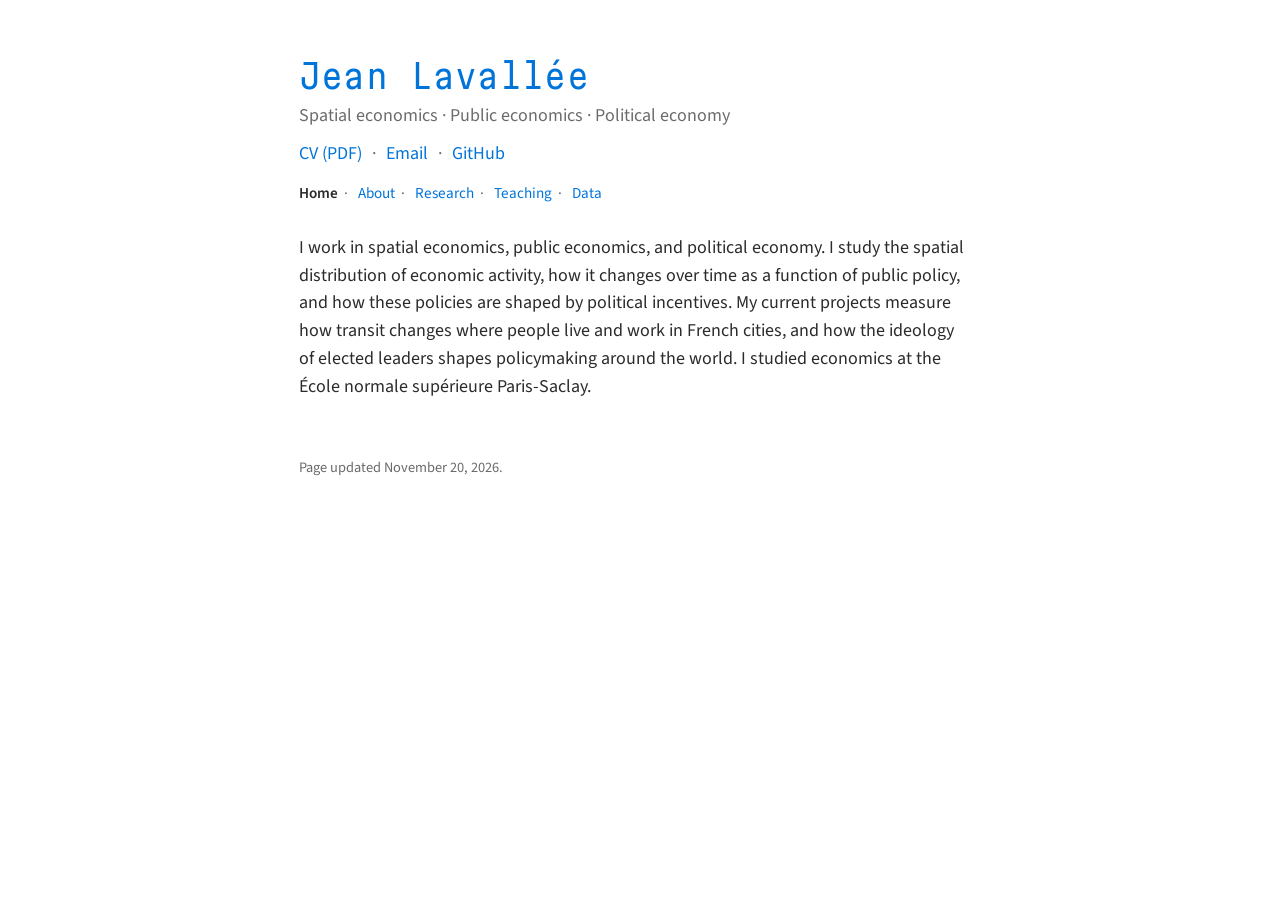
==== index.html @ b47c87c1 "creating the personal website" ====
<!doctype html>
<html lang="en">
<head>
<meta charset="utf-8">
<meta name="viewport" content="width=device-width, initial-scale=1">
<title>Jean Lavallée</title>
<meta name="description" content="Jean Lavallée: research in spatial economics, public economics and political economy.">
<meta name="author" content="Jean Lavallée">
<meta name="color-scheme" content="light">
<link rel="canonical" href="https://jeanlavallee.github.io/">
<meta property="og:type" content="profile">
<meta property="og:title" content="Jean Lavallée">
<meta property="og:description" content="Research in spatial economics, public economics and political economy.">
<meta property="og:url" content="https://jeanlavallee.github.io/">
<link rel="icon" href="data:image/svg+xml,%3Csvg xmlns='http://www.w3.org/2000/svg' viewBox='0 0 32 32'%3E%3Crect width='32' height='32' rx='6' fill='%230074D9'/%3E%3Ctext x='16' y='22' font-family='Arial,sans-serif' font-size='15' font-weight='bold' fill='white' text-anchor='middle'%3EJL%3C/text%3E%3C/svg%3E">
<script type="application/ld+json">
{"@context": "https://schema.org", "@type": "Person", "name": "Jean Lavallée",
 "url": "https://jeanlavallee.github.io/", "email": "mailto:jean.lavallee@ens-paris-saclay.fr",
 "knowsAbout": ["Spatial economics", "Public economics", "Political economy"],
 "sameAs": ["https://github.com/jeanlavallee"]}
</script>
<!-- Hand-written static site (three pages: index.html, research.html, about.html), no framework,
     no tracker, no external request. Shared styles in style.css. Light mode only. -->
<link rel="stylesheet" href="style.css">
</head>
<body>
<main>

<header>
  <h1>Jean Lavallée</h1>
  <p class="fields">Spatial economics · Public economics · Political economy</p>
  <p class="links">
    <a href="files/cv.pdf">CV (PDF)</a>
    <a href="mailto:jean.lavallee@ens-paris-saclay.fr">Email</a>
    <a href="https://github.com/jeanlavallee">GitHub</a>
  </p>
  <nav class="nav" aria-label="Site"><a href="index.html" aria-current="page">Home</a><a href="about.html">About</a><a href="research.html">Research</a><a href="teaching.html">Teaching</a><a href="data.html">Data</a></nav>
</header>

<section class="bio" aria-label="Biography">
  <p>I work in spatial economics, public economics, and political economy. I study the spatial distribution of economic activity, how it changes over time as a function of public policy, and how these policies are shaped by political incentives. My current projects measure how transit changes where people live and work in French cities, and how the ideology of elected leaders shapes policymaking around the world. I studied economics at the École normale supérieure Paris-Saclay.</p>
</section>

<footer>
  <p>Page updated November 20, 2026.</p>
</footer>

</main>
</body>
</html>
---- style.css ----
/* Shared stylesheet of the three pages (index.html, about.html, research.html, teaching.html, data.html).
   Light mode only (Jean, 2026-11-20). Fonts are self-hosted in fonts/ (SIL OFL 1.1). */
@font-face {
  font-family: "Martian Mono Narrow";
  src: url("fonts/MartianMono-NrLt.ttf") format("truetype");
  font-weight: 300;
  font-display: swap;
}
@font-face {
  font-family: "Source Sans 3";
  src: url("fonts/source-sans-3-latin-400-normal.woff2") format("woff2");
  font-weight: 400; font-style: normal; font-display: swap;
}
@font-face {
  font-family: "Source Sans 3";
  src: url("fonts/source-sans-3-latin-400-italic.woff2") format("woff2");
  font-weight: 400; font-style: italic; font-display: swap;
}
@font-face {
  font-family: "Source Sans 3";
  src: url("fonts/source-sans-3-latin-600-normal.woff2") format("woff2");
  font-weight: 600; font-style: normal; font-display: swap;
}
:root {
  --bg: #ffffff;
  --text: #2b2b2b;
  --muted: #6b6b6b;
  --rule: #e2e2e2;
  --link: rgb(0, 116, 217);
}
/* Light mode only (Jean, 2026-11-20): no dark-mode rules. */
html { color-scheme: light; }
/* Same horizontal position on every page (2026-11-20): reserve the scrollbar's width even on short
   pages (Home, Data), so that the centered column does not shift between short and long pages. */
html { overflow-y: scroll; scrollbar-gutter: stable; }
* { box-sizing: border-box; }
html { -webkit-text-size-adjust: 100%; }
body {
  margin: 0;
  background: var(--bg);
  color: var(--text);
  font-family: "Source Sans 3", "Source Sans Pro", "Helvetica Neue", Arial, sans-serif;
  font-size: 18px;
  line-height: 1.55;
}
main { max-width: 700px; margin: 0 auto; padding: 56px 16px 64px; }
a { color: var(--link); text-decoration: none; }
a:hover { text-decoration: underline; }
a:focus-visible, summary:focus-visible { outline: 2px solid var(--link); outline-offset: 2px; border-radius: 2px; }
h1, h2 {
  font-family: "Martian Mono Narrow", "Source Sans 3", monospace;
  font-weight: 300;
  color: var(--link);
  letter-spacing: 0.01em;
}
h1 { font-size: 2.1rem; margin: 0 0 6px; line-height: 1.2; }
h2 { font-size: 1.25rem; margin: 44px 0 12px; padding-bottom: 6px; border-bottom: 1px solid var(--rule); }
h3 { font-size: 1rem; font-weight: 600; margin: 22px 0 6px; color: var(--muted); text-transform: uppercase; letter-spacing: 0.04em; }
.fields { margin: 0 0 10px; color: var(--muted); }
.links { margin: 0; }
.links a + a::before { content: "·"; color: var(--muted); margin: 0 10px 0 6px; display: inline-block; }
.bio { margin-top: 28px; }
.entry { margin: 0 0 18px; }
.title { font-weight: 600; }
.meta { color: var(--muted); }
details { margin: 4px 0 0; }
summary { cursor: pointer; color: var(--link); font-size: 0.95rem; width: fit-content; list-style: none; }
summary::-webkit-details-marker { display: none; }
summary::before { content: "▸"; display: inline-block; width: 1em; transition: transform 0.15s; }
details[open] > summary::before { transform: rotate(90deg); }
details[open] > summary { margin-bottom: 2px; }
details p { margin: 6px 0 0; font-size: 0.97rem; }
.translation { display: block; color: var(--muted); font-style: italic; }
.press { color: var(--muted); font-size: 0.93rem; }
.press a { color: var(--muted); text-decoration: underline; text-decoration-color: var(--rule); }
.press a:hover { color: var(--link); }
.row { display: flex; justify-content: space-between; align-items: baseline; gap: 16px; }
.date { color: var(--muted); white-space: nowrap; font-size: 0.95rem; }
.cv-entry { margin: 0 0 14px; }
.desc { margin: 4px 0 2px; font-size: 0.97rem; }
footer { margin-top: 56px; font-size: 0.9rem; color: var(--muted); }
@media print {
  body { font-size: 11pt; }
  main { padding: 0; max-width: none; }
  a { color: inherit; }
  summary { display: none; }
  details > p { display: block; }
}
@media (max-width: 480px) {
  .row { flex-direction: column; gap: 0; }
  body { font-size: 17px; }
  h1 { font-size: 1.8rem; }
  main { padding-top: 36px; }
}

/* Navigation bar, on every page (2026-11-20) */
.nav { margin: 14px 0 0; font-size: 0.95rem; }
.nav a + a::before { content: "·"; color: var(--muted); margin: 0 10px 0 6px; display: inline-block; }
.nav a[aria-current="page"] { color: var(--text); font-weight: 600; }
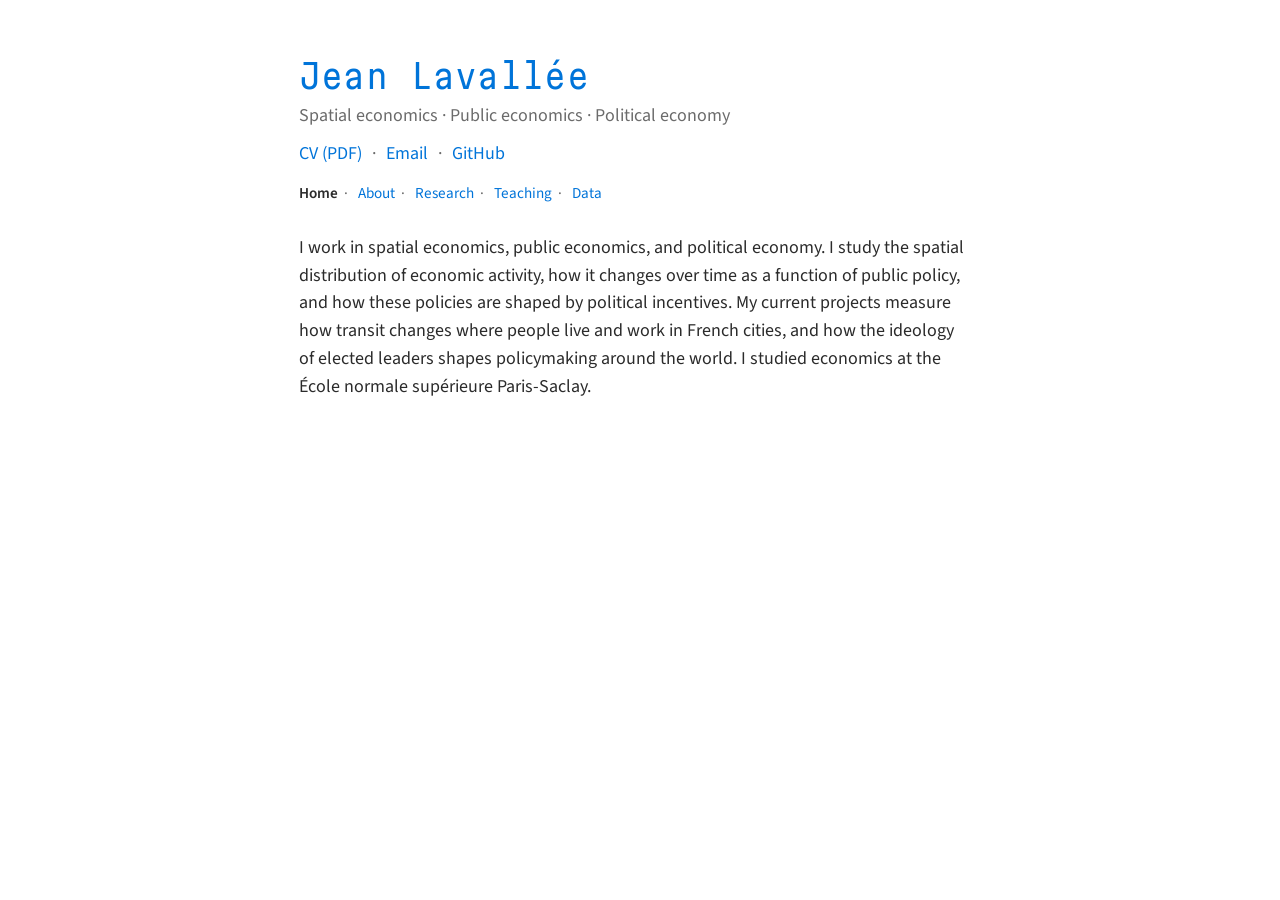
==== commit 719e4620: "removing the page-updated notice from the site" ====
--- a/index.html
+++ b/index.html
@@ -41,10 +41,6 @@
   <p>I work in spatial economics, public economics, and political economy. I study the spatial distribution of economic activity, how it changes over time as a function of public policy, and how these policies are shaped by political incentives. My current projects measure how transit changes where people live and work in French cities, and how the ideology of elected leaders shapes policymaking around the world. I studied economics at the École normale supérieure Paris-Saclay.</p>
 </section>
 
-<footer>
-  <p>Page updated November 20, 2026.</p>
-</footer>
-
 </main>
 </body>
 </html>
--- a/style.css
+++ b/style.css
@@ -78,7 +78,6 @@
 .date { color: var(--muted); white-space: nowrap; font-size: 0.95rem; }
 .cv-entry { margin: 0 0 14px; }
 .desc { margin: 4px 0 2px; font-size: 0.97rem; }
-footer { margin-top: 56px; font-size: 0.9rem; color: var(--muted); }
 @media print {
   body { font-size: 11pt; }
   main { padding: 0; max-width: none; }
